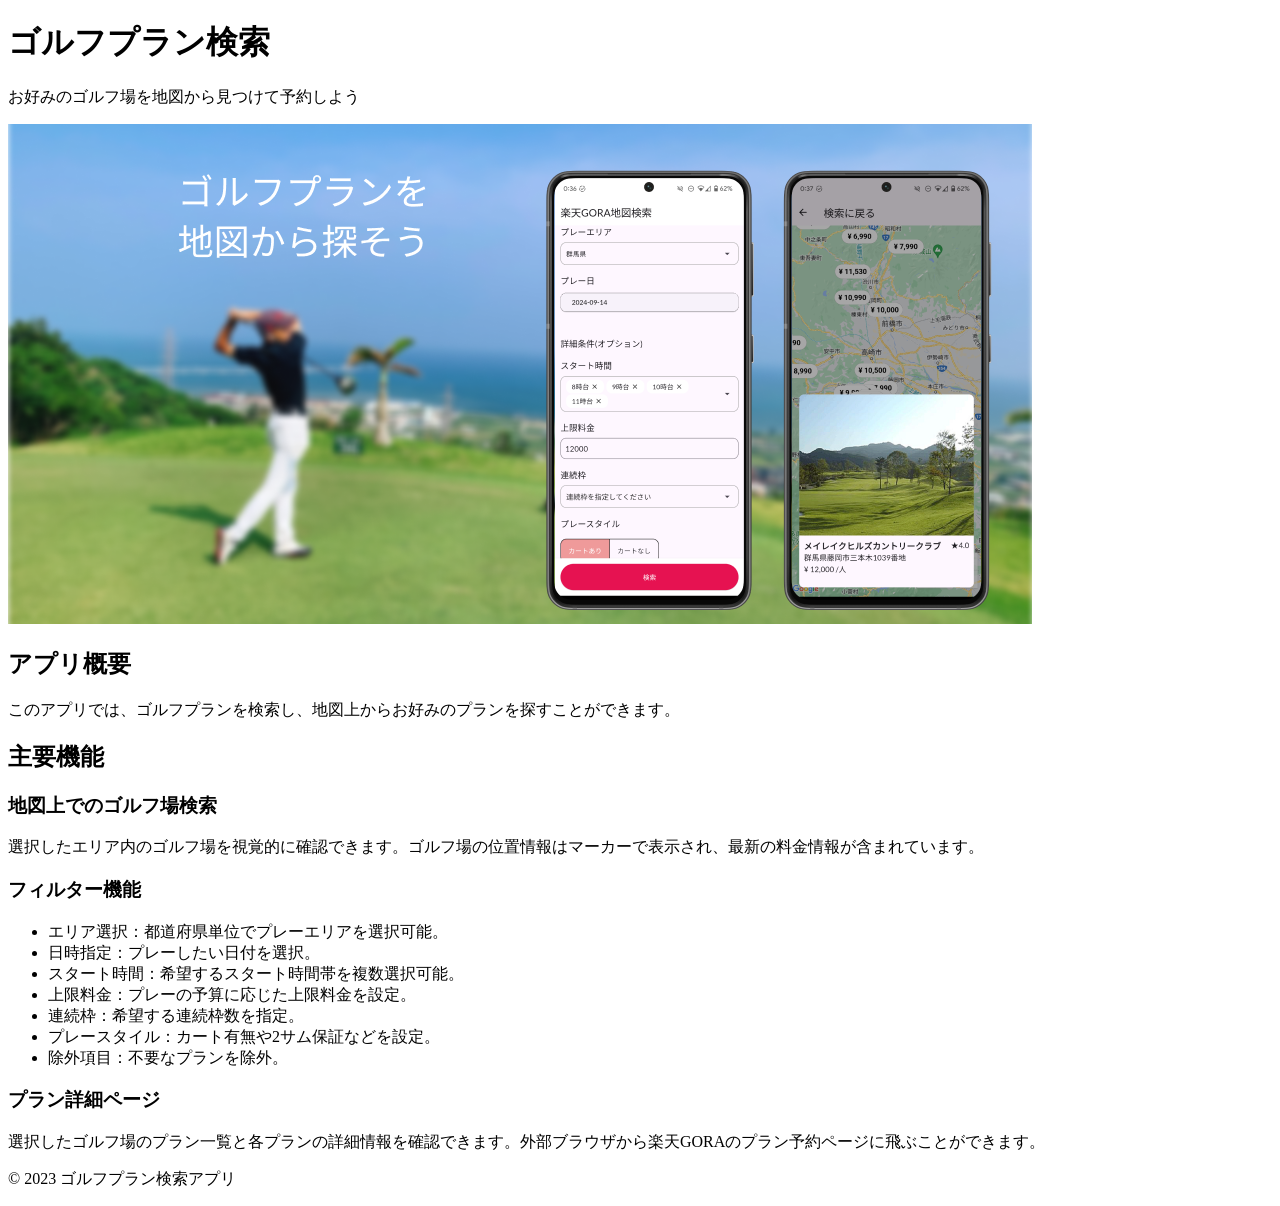
==== index.html @ bd118539 "デザイン変更" ====
<!DOCTYPE html>
<html lang="ja">
<head>
    <meta charset="UTF-8">
    <meta name="viewport" content="width=device-width, initial-scale=1.0">
    <title>サポートページ</title>
    <link rel="stylesheet" href="styles.css">
</head>
<body>
    <header>
        <div class="header-content">
            <h1>ゴルフプラン検索</h1>
            <p>お好みのゴルフ場を地図から見つけて予約しよう</p>
        </div>
    </header>
    <div class="hero-image">
        <img src="image.png" alt="ゴルフアプリのメイン画像">
    </div>
    <main>
        <section class="overview">
            <h2>アプリ概要</h2>
            <p>このアプリでは、ゴルフプランを検索し、地図上からお好みのプランを探すことができます。</p>
        </section>
        <section class="features">
            <h2>主要機能</h2>
            <h3>地図上でのゴルフ場検索</h3>
            <p>選択したエリア内のゴルフ場を視覚的に確認できます。ゴルフ場の位置情報はマーカーで表示され、最新の料金情報が含まれています。</p>
        </section>
        <section class="filters">
            <h3>フィルター機能</h3>
            <ul>
                <li>エリア選択：都道府県単位でプレーエリアを選択可能。</li>
                <li>日時指定：プレーしたい日付を選択。</li>
                <li>スタート時間：希望するスタート時間帯を複数選択可能。</li>
                <li>上限料金：プレーの予算に応じた上限料金を設定。</li>
                <li>連続枠：希望する連続枠数を指定。</li>
                <li>プレースタイル：カート有無や2サム保証などを設定。</li>
                <li>除外項目：不要なプランを除外。</li>
            </ul>
        </section>
        <section class="details">
            <h3>プラン詳細ページ</h3>
            <p>選択したゴルフ場のプラン一覧と各プランの詳細情報を確認できます。外部ブラウザから楽天GORAのプラン予約ページに飛ぶことができます。</p>
        </section>
    </main>
    <footer>
        <p>© 2023 ゴルフプラン検索アプリ</p>
    </footer>
</body>
</html>
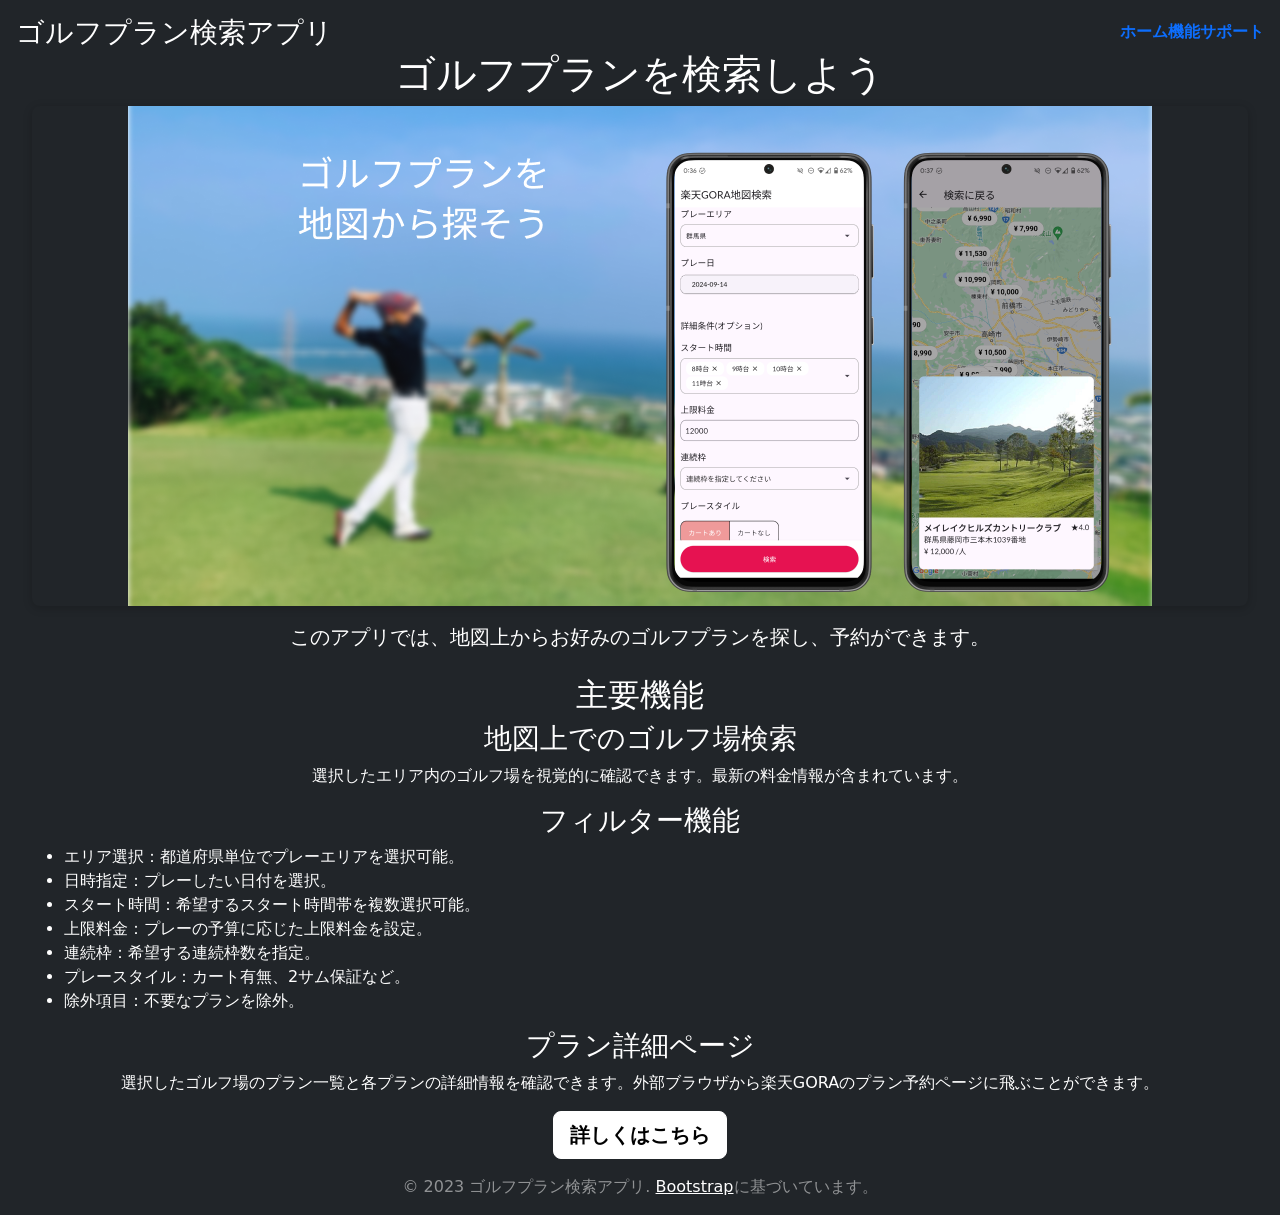
==== commit 0d0bce91: "bootstrap" ====
--- a/index.html
+++ b/index.html
@@ -1,50 +1,68 @@
-<!DOCTYPE html>
-<html lang="ja">
-<head>
-    <meta charset="UTF-8">
-    <meta name="viewport" content="width=device-width, initial-scale=1.0">
-    <title>サポートページ</title>
-    <link rel="stylesheet" href="styles.css">
-</head>
-<body>
-    <header>
-        <div class="header-content">
-            <h1>ゴルフプラン検索</h1>
-            <p>お好みのゴルフ場を地図から見つけて予約しよう</p>
+<!doctype html>
+<html lang="ja" class="h-100" data-bs-theme="auto">
+  <head>
+    <meta charset="utf-8">
+    <meta name="viewport" content="width=device-width, initial-scale=1">
+    <meta name="description" content="ゴルフプラン検索アプリのサポートページ">
+    <title>ゴルフプラン検索サポート</title>
+
+    <link href="https://cdn.jsdelivr.net/npm/bootstrap@5.3.0-alpha1/dist/css/bootstrap.min.css" rel="stylesheet">
+
+    <style>
+      .hero-image {
+        max-width: 100%;
+        height: auto;
+        border-radius: 0.5rem;
+        box-shadow: 0 2px 10px rgba(0, 0, 0, 0.2);
+      }
+    </style>
+  </head>
+  <body class="d-flex h-100 text-center text-bg-dark">
+    <div class="cover-container d-flex w-100 h-100 p-3 mx-auto flex-column">
+      <header class="mb-auto">
+        <div>
+          <h3 class="float-md-start mb-0">ゴルフプラン検索アプリ</h3>
+          <nav class="nav nav-masthead justify-content-center float-md-end">
+            <a class="nav-link fw-bold py-1 px-0 active" aria-current="page" href="#">ホーム</a>
+            <a class="nav-link fw-bold py-1 px-0" href="#">機能</a>
+            <a class="nav-link fw-bold py-1 px-0" href="#">サポート</a>
+          </nav>
         </div>
-    </header>
-    <div class="hero-image">
-        <img src="image.png" alt="ゴルフアプリのメイン画像">
+      </header>
+
+      <main class="px-3">
+        <h1>ゴルフプランを検索しよう</h1>
+        <div class="hero-image">
+          <img src="image.png" alt="ゴルフアプリのメイン画像" class="img-fluid">
+        </div>
+        <p class="lead mt-3">このアプリでは、地図上からお好みのゴルフプランを探し、予約ができます。</p>
+        <h2 class="mt-4">主要機能</h2>
+        <h3>地図上でのゴルフ場検索</h3>
+        <p>選択したエリア内のゴルフ場を視覚的に確認できます。最新の料金情報が含まれています。</p>
+
+        <h3>フィルター機能</h3>
+        <ul class="text-start">
+          <li>エリア選択：都道府県単位でプレーエリアを選択可能。</li>
+          <li>日時指定：プレーしたい日付を選択。</li>
+          <li>スタート時間：希望するスタート時間帯を複数選択可能。</li>
+          <li>上限料金：プレーの予算に応じた上限料金を設定。</li>
+          <li>連続枠：希望する連続枠数を指定。</li>
+          <li>プレースタイル：カート有無、2サム保証など。</li>
+          <li>除外項目：不要なプランを除外。</li>
+        </ul>
+
+        <h3>プラン詳細ページ</h3>
+        <p>選択したゴルフ場のプラン一覧と各プランの詳細情報を確認できます。外部ブラウザから楽天GORAのプラン予約ページに飛ぶことができます。</p>
+
+        <p class="lead">
+          <a href="#" class="btn btn-lg btn-light fw-bold border-white bg-white">詳しくはこちら</a>
+        </p>
+      </main>
+
+      <footer class="mt-auto text-white-50">
+        <p>© 2023 ゴルフプラン検索アプリ. <a href="https://getbootstrap.com/" class="text-white">Bootstrap</a>に基づいています。</p>
+      </footer>
     </div>
-    <main>
-        <section class="overview">
-            <h2>アプリ概要</h2>
-            <p>このアプリでは、ゴルフプランを検索し、地図上からお好みのプランを探すことができます。</p>
-        </section>
-        <section class="features">
-            <h2>主要機能</h2>
-            <h3>地図上でのゴルフ場検索</h3>
-            <p>選択したエリア内のゴルフ場を視覚的に確認できます。ゴルフ場の位置情報はマーカーで表示され、最新の料金情報が含まれています。</p>
-        </section>
-        <section class="filters">
-            <h3>フィルター機能</h3>
-            <ul>
-                <li>エリア選択：都道府県単位でプレーエリアを選択可能。</li>
-                <li>日時指定：プレーしたい日付を選択。</li>
-                <li>スタート時間：希望するスタート時間帯を複数選択可能。</li>
-                <li>上限料金：プレーの予算に応じた上限料金を設定。</li>
-                <li>連続枠：希望する連続枠数を指定。</li>
-                <li>プレースタイル：カート有無や2サム保証などを設定。</li>
-                <li>除外項目：不要なプランを除外。</li>
-            </ul>
-        </section>
-        <section class="details">
-            <h3>プラン詳細ページ</h3>
-            <p>選択したゴルフ場のプラン一覧と各プランの詳細情報を確認できます。外部ブラウザから楽天GORAのプラン予約ページに飛ぶことができます。</p>
-        </section>
-    </main>
-    <footer>
-        <p>© 2023 ゴルフプラン検索アプリ</p>
-    </footer>
-</body>
+    <script src="https://cdn.jsdelivr.net/npm/bootstrap@5.3.0-alpha1/dist/js/bootstrap.bundle.min.js"></script>
+  </body>
 </html>
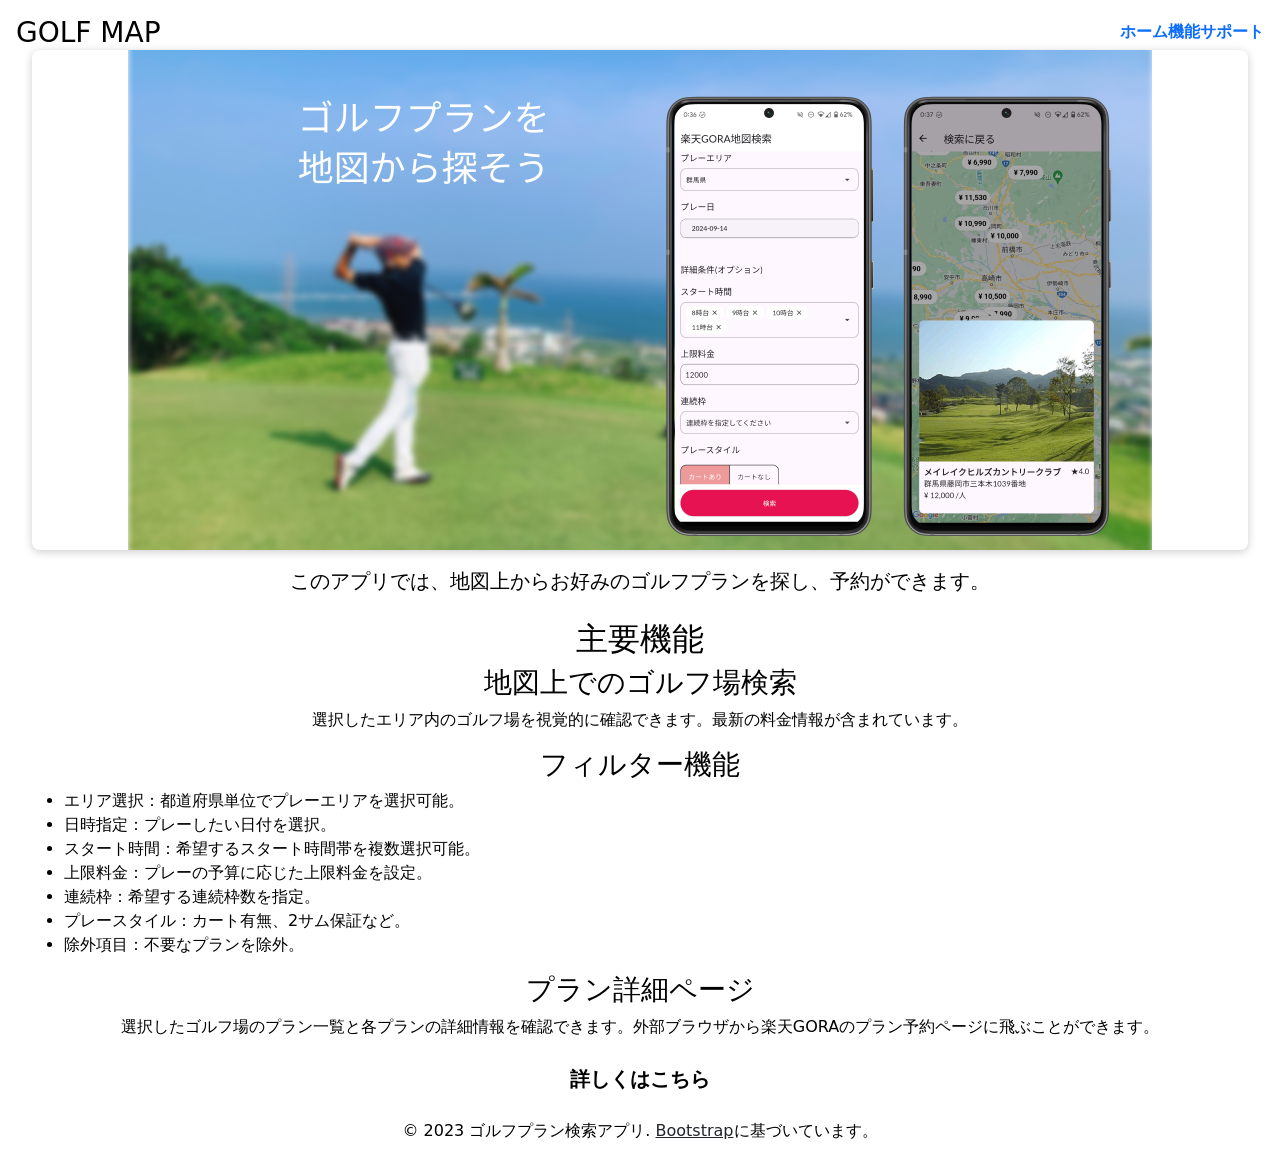
==== commit a2ffe06a: "デザイン変更" ====
--- a/index.html
+++ b/index.html
@@ -4,11 +4,15 @@
     <meta charset="utf-8">
     <meta name="viewport" content="width=device-width, initial-scale=1">
     <meta name="description" content="ゴルフプラン検索アプリのサポートページ">
-    <title>ゴルフプラン検索サポート</title>
+    <title>GORA MAP</title>
 
     <link href="https://cdn.jsdelivr.net/npm/bootstrap@5.3.0-alpha1/dist/css/bootstrap.min.css" rel="stylesheet">
 
     <style>
+            body {
+        background-color: white;
+        color: black;
+      }
       .hero-image {
         max-width: 100%;
         height: auto;
@@ -17,11 +21,11 @@
       }
     </style>
   </head>
-  <body class="d-flex h-100 text-center text-bg-dark">
+  <body class="d-flex h-100 text-center">
     <div class="cover-container d-flex w-100 h-100 p-3 mx-auto flex-column">
       <header class="mb-auto">
         <div>
-          <h3 class="float-md-start mb-0">ゴルフプラン検索アプリ</h3>
+          <h3 class="float-md-start mb-0">GOLF MAP</h3>
           <nav class="nav nav-masthead justify-content-center float-md-end">
             <a class="nav-link fw-bold py-1 px-0 active" aria-current="page" href="#">ホーム</a>
             <a class="nav-link fw-bold py-1 px-0" href="#">機能</a>
@@ -31,7 +35,6 @@
       </header>
 
       <main class="px-3">
-        <h1>ゴルフプランを検索しよう</h1>
         <div class="hero-image">
           <img src="image.png" alt="ゴルフアプリのメイン画像" class="img-fluid">
         </div>
@@ -59,9 +62,8 @@
         </p>
       </main>
 
-      <footer class="mt-auto text-white-50">
-        <p>© 2023 ゴルフプラン検索アプリ. <a href="https://getbootstrap.com/" class="text-white">Bootstrap</a>に基づいています。</p>
-      </footer>
+      <footer class="mt-auto text-dark-50">
+        <p>© 2023 ゴルフプラン検索アプリ. <a href="https://getbootstrap.com/" class="text-dark">Bootstrap</a>に基づいています。</p>      </footer>
     </div>
     <script src="https://cdn.jsdelivr.net/npm/bootstrap@5.3.0-alpha1/dist/js/bootstrap.bundle.min.js"></script>
   </body>
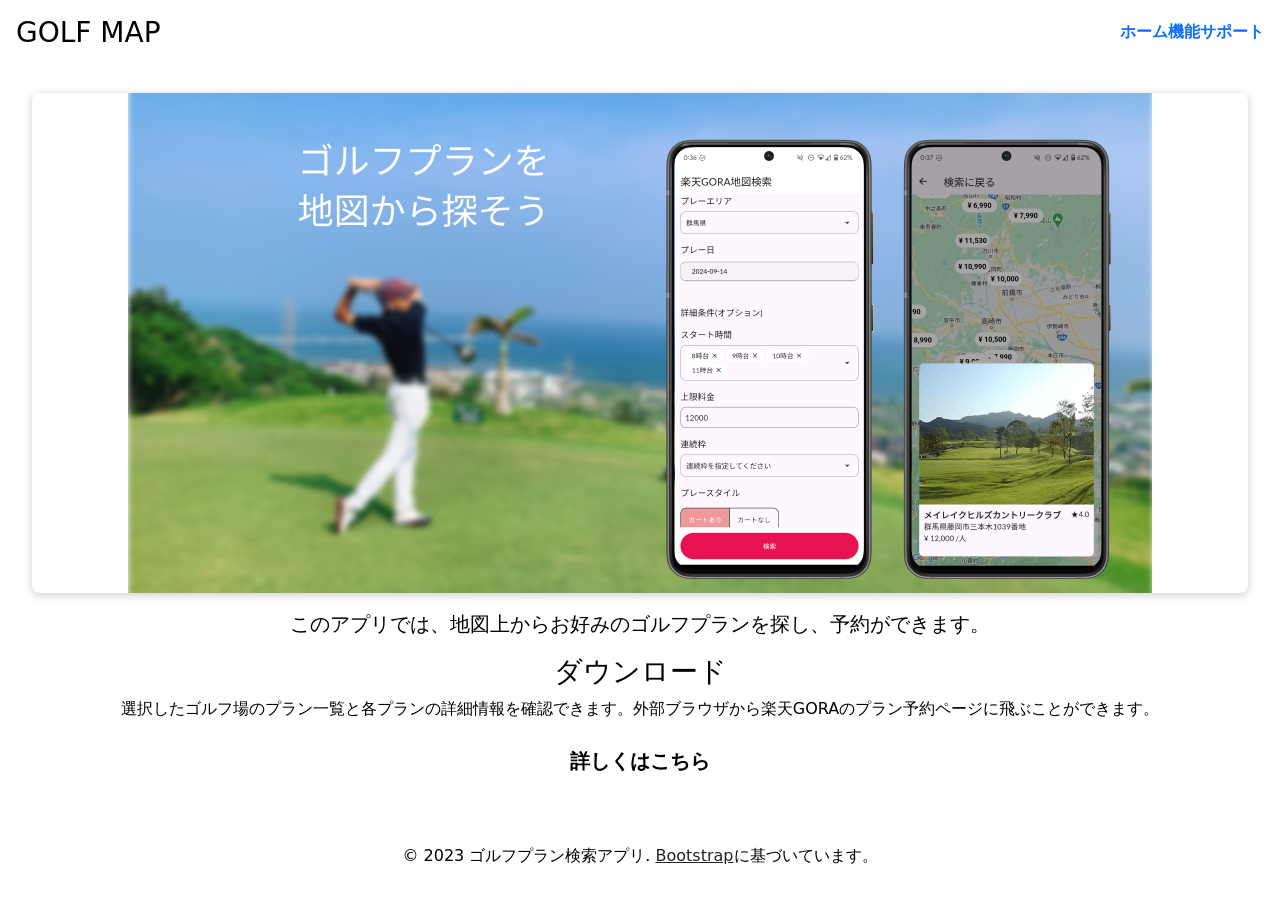
==== commit d06904da: "initial commit" ====
--- a/index.html
+++ b/index.html
@@ -39,22 +39,8 @@
           <img src="image.png" alt="ゴルフアプリのメイン画像" class="img-fluid">
         </div>
         <p class="lead mt-3">このアプリでは、地図上からお好みのゴルフプランを探し、予約ができます。</p>
-        <h2 class="mt-4">主要機能</h2>
-        <h3>地図上でのゴルフ場検索</h3>
-        <p>選択したエリア内のゴルフ場を視覚的に確認できます。最新の料金情報が含まれています。</p>
 
-        <h3>フィルター機能</h3>
-        <ul class="text-start">
-          <li>エリア選択：都道府県単位でプレーエリアを選択可能。</li>
-          <li>日時指定：プレーしたい日付を選択。</li>
-          <li>スタート時間：希望するスタート時間帯を複数選択可能。</li>
-          <li>上限料金：プレーの予算に応じた上限料金を設定。</li>
-          <li>連続枠：希望する連続枠数を指定。</li>
-          <li>プレースタイル：カート有無、2サム保証など。</li>
-          <li>除外項目：不要なプランを除外。</li>
-        </ul>
-
-        <h3>プラン詳細ページ</h3>
+        <h3>ダウンロード</h3>
         <p>選択したゴルフ場のプラン一覧と各プランの詳細情報を確認できます。外部ブラウザから楽天GORAのプラン予約ページに飛ぶことができます。</p>
 
         <p class="lead">
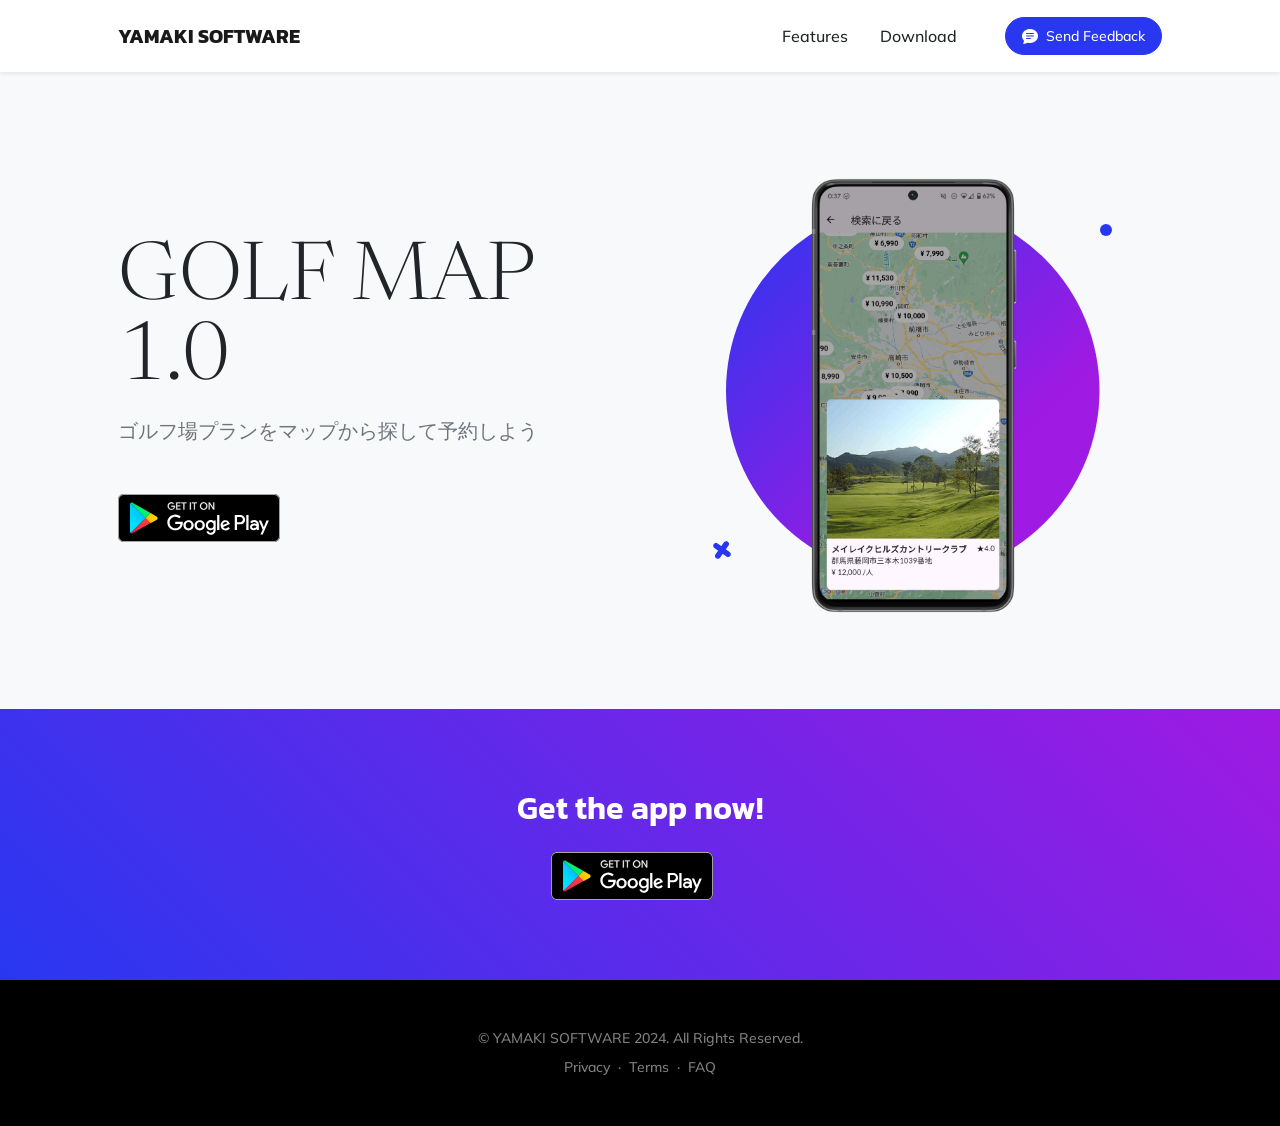
==== commit 0a1b79d5: "ゴルフマップの内容を適用" ====
--- a/index.html
+++ b/index.html
@@ -1,56 +1,188 @@
-<!doctype html>
-<html lang="ja" class="h-100" data-bs-theme="auto">
-  <head>
-    <meta charset="utf-8">
-    <meta name="viewport" content="width=device-width, initial-scale=1">
-    <meta name="description" content="ゴルフプラン検索アプリのサポートページ">
-    <title>GORA MAP</title>
+<!DOCTYPE html>
+<html lang="jp">
+    <head>
+        <meta charset="utf-8" />
+        <meta name="viewport" content="width=device-width, initial-scale=1, shrink-to-fit=no" />
+        <meta name="description" content="" />
+        <meta name="author" content="" />
+        <title>ゴルフマップ</title>
+        <link rel="icon" type="image/x-icon" href="assets/favicon.ico" />
+        <!-- Bootstrap icons-->
+        <link href="https://cdn.jsdelivr.net/npm/bootstrap-icons@1.5.0/font/bootstrap-icons.css" rel="stylesheet" />
+        <!-- Google fonts-->
+        <link rel="preconnect" href="https://fonts.gstatic.com" />
+        <link href="https://fonts.googleapis.com/css2?family=Newsreader:ital,wght@0,600;1,600&amp;display=swap" rel="stylesheet" />
+        <link href="https://fonts.googleapis.com/css2?family=Mulish:ital,wght@0,300;0,500;0,600;0,700;1,300;1,500;1,600;1,700&amp;display=swap" rel="stylesheet" />
+        <link href="https://fonts.googleapis.com/css2?family=Kanit:ital,wght@0,400;1,400&amp;display=swap" rel="stylesheet" />
+        <!-- Core theme CSS (includes Bootstrap)-->
+        <link href="css/styles.css" rel="stylesheet" />
+    </head>
+    <body id="page-top">
+        <!-- Navigation-->
+        <nav class="navbar navbar-expand-lg navbar-light fixed-top shadow-sm" id="mainNav">
+            <div class="container px-5">
+                <a class="navbar-brand fw-bold" href="#page-top">YAMAKI SOFTWARE</a>
+                <button class="navbar-toggler" type="button" data-bs-toggle="collapse" data-bs-target="#navbarResponsive" aria-controls="navbarResponsive" aria-expanded="false" aria-label="Toggle navigation">
+                    Menu
+                    <i class="bi-list"></i>
+                </button>
+                <div class="collapse navbar-collapse" id="navbarResponsive">
+                    <ul class="navbar-nav ms-auto me-4 my-3 my-lg-0">
+                        <li class="nav-item"><a class="nav-link me-lg-3" href="#features">Features</a></li>
+                        <li class="nav-item"><a class="nav-link me-lg-3" href="#download">Download</a></li>
+                    </ul>
+                    <button class="btn btn-primary rounded-pill px-3 mb-2 mb-lg-0" data-bs-toggle="modal" data-bs-target="#feedbackModal">
+                        <span class="d-flex align-items-center">
+                            <i class="bi-chat-text-fill me-2"></i>
+                            <span class="small">Send Feedback</span>
+                        </span>
+                    </button>
+                </div>
+            </div>
+        </nav>
+        <!-- Mashead header-->
+        <header class="masthead">
+            <div class="container px-5">
+                <div class="row gx-5 align-items-center">
+                    <div class="col-lg-6">
+                        <!-- Mashead text and app badges-->
+                        <div class="mb-5 mb-lg-0 text-center text-lg-start">
+                            <h1 class="display-1 lh-1 mb-3">GOLF MAP 1.0</h1>
+                            <p class="lead fw-normal text-muted mb-5">ゴルフ場プランをマップから探して予約しよう</p>
+                            <div class="d-flex flex-column flex-lg-row align-items-center">
+                                <a class="me-lg-3 mb-4 mb-lg-0" href="https://play.google.com/store/apps/details?id=com.QuestAppStudio.flutter_golfmap"><img class="app-badge" src="assets/img/google-play-badge.svg" alt="..." /></a>
+                                <!--<a href="#!"><img class="app-badge" src="assets/img/app-store-badge.svg" alt="..." /></a>-->
+                            </div>
+                        </div>
+                    </div>
+                    <div class="col-lg-6">
+                        <!-- Masthead device mockup feature-->
+                        <div class="masthead-device-mockup">
+                            <svg class="circle" viewBox="0 0 100 100" xmlns="http://www.w3.org/2000/svg">
+                                <defs>
+                                    <linearGradient id="circleGradient" gradientTransform="rotate(45)">
+                                        <stop class="gradient-start-color" offset="0%"></stop>
+                                        <stop class="gradient-end-color" offset="100%"></stop>
+                                    </linearGradient>
+                                </defs>
+                                <circle cx="50" cy="50" r="50"></circle></svg
+                            ><svg class="shape-1 d-none d-sm-block" viewBox="0 0 240.83 240.83" xmlns="http://www.w3.org/2000/svg">
+                                <rect x="-32.54" y="78.39" width="305.92" height="84.05" rx="42.03" transform="translate(120.42 -49.88) rotate(45)"></rect>
+                                <rect x="-32.54" y="78.39" width="305.92" height="84.05" rx="42.03" transform="translate(-49.88 120.42) rotate(-45)"></rect></svg
+                            ><svg class="shape-2 d-none d-sm-block" viewBox="0 0 100 100" xmlns="http://www.w3.org/2000/svg"><circle cx="50" cy="50" r="50"></circle></svg>
+                            <div class="device-wrapper">
+                                <div class="device" data-device="iPhoneX" data-orientation="portrait" data-color="black">
+                                    <div class="screen bg-black">
+                                        <!-- PUT CONTENTS HERE:-->
+                                        <!-- * * This can be a video, image, or just about anything else.-->
+                                        <!-- * * Set the max width of your media to 100% and the height to-->
+                                        <!-- * * 100% like the demo example below.-->
+                                    </div>
+                                </div>
+                            </div>
+                        </div>
+                    </div>
+                </div>
+            </div>
+        </header>
 
-    <link href="https://cdn.jsdelivr.net/npm/bootstrap@5.3.0-alpha1/dist/css/bootstrap.min.css" rel="stylesheet">
-
-    <style>
-            body {
-        background-color: white;
-        color: black;
-      }
-      .hero-image {
-        max-width: 100%;
-        height: auto;
-        border-radius: 0.5rem;
-        box-shadow: 0 2px 10px rgba(0, 0, 0, 0.2);
-      }
-    </style>
-  </head>
-  <body class="d-flex h-100 text-center">
-    <div class="cover-container d-flex w-100 h-100 p-3 mx-auto flex-column">
-      <header class="mb-auto">
-        <div>
-          <h3 class="float-md-start mb-0">GOLF MAP</h3>
-          <nav class="nav nav-masthead justify-content-center float-md-end">
-            <a class="nav-link fw-bold py-1 px-0 active" aria-current="page" href="#">ホーム</a>
-            <a class="nav-link fw-bold py-1 px-0" href="#">機能</a>
-            <a class="nav-link fw-bold py-1 px-0" href="#">サポート</a>
-          </nav>
+        <!-- App badge section-->
+        <section class="bg-gradient-primary-to-secondary" id="download">
+            <div class="container px-5">
+                <h2 class="text-center text-white font-alt mb-4">Get the app now!</h2>
+                <div class="d-flex flex-column flex-lg-row align-items-center justify-content-center">
+                    <a class="me-lg-3 mb-4 mb-lg-0" href="https://play.google.com/store/apps/details?id=com.QuestAppStudio.flutter_golfmap"><img class="app-badge" src="assets/img/google-play-badge.svg" alt="..." /></a>
+                    <!--<a href="#!"><img class="app-badge" src="assets/img/app-store-badge.svg" alt="..." /></a>-->
+                </div>
+            </div>
+        </section>
+        <!-- Footer-->
+        <footer class="bg-black text-center py-5">
+            <div class="container px-5">
+                <div class="text-white-50 small">
+                    <div class="mb-2">&copy; YAMAKI SOFTWARE 2024. All Rights Reserved.</div>
+                    <a href="https://goramapapp.web.app/">Privacy</a>
+                    <span class="mx-1">&middot;</span>
+                    <!<a href="#!">Terms</a>
+                    <span class="mx-1">&middot;</span>
+                    <a href="#!">FAQ</a>
+                </div>
+            </div>
+        </footer>
+        <!-- Feedback Modal-->
+        <div class="modal fade" id="feedbackModal" tabindex="-1" aria-labelledby="feedbackModalLabel" aria-hidden="true">
+            <div class="modal-dialog modal-dialog-centered">
+                <div class="modal-content">
+                    <div class="modal-header bg-gradient-primary-to-secondary p-4">
+                        <h5 class="modal-title font-alt text-white" id="feedbackModalLabel">Send feedback</h5>
+                        <button class="btn-close btn-close-white" type="button" data-bs-dismiss="modal" aria-label="Close"></button>
+                    </div>
+                    <div class="modal-body border-0 p-4">
+                        <!-- * * * * * * * * * * * * * * *-->
+                        <!-- * * SB Forms Contact Form * *-->
+                        <!-- * * * * * * * * * * * * * * *-->
+                        <!-- This form is pre-integrated with SB Forms.-->
+                        <!-- To make this form functional, sign up at-->
+                        <!-- https://startbootstrap.com/solution/contact-forms-->
+                        <!-- to get an API token!-->
+                        <form id="contactForm" data-sb-form-api-token="API_TOKEN">
+                            <!-- Name input-->
+                            <div class="form-floating mb-3">
+                                <input class="form-control" id="name" type="text" placeholder="Enter your name..." data-sb-validations="required" />
+                                <label for="name">Full name</label>
+                                <div class="invalid-feedback" data-sb-feedback="name:required">A name is required.</div>
+                            </div>
+                            <!-- Email address input-->
+                            <div class="form-floating mb-3">
+                                <input class="form-control" id="email" type="email" placeholder="name@example.com" data-sb-validations="required,email" />
+                                <label for="email">Email address</label>
+                                <div class="invalid-feedback" data-sb-feedback="email:required">An email is required.</div>
+                                <div class="invalid-feedback" data-sb-feedback="email:email">Email is not valid.</div>
+                            </div>
+                            <!-- Phone number input-->
+                            <div class="form-floating mb-3">
+                                <input class="form-control" id="phone" type="tel" placeholder="(123) 456-7890" data-sb-validations="required" />
+                                <label for="phone">Phone number</label>
+                                <div class="invalid-feedback" data-sb-feedback="phone:required">A phone number is required.</div>
+                            </div>
+                            <!-- Message input-->
+                            <div class="form-floating mb-3">
+                                <textarea class="form-control" id="message" type="text" placeholder="Enter your message here..." style="height: 10rem" data-sb-validations="required"></textarea>
+                                <label for="message">Message</label>
+                                <div class="invalid-feedback" data-sb-feedback="message:required">A message is required.</div>
+                            </div>
+                            <!-- Submit success message-->
+                            <!---->
+                            <!-- This is what your users will see when the form-->
+                            <!-- has successfully submitted-->
+                            <div class="d-none" id="submitSuccessMessage">
+                                <div class="text-center mb-3">
+                                    <div class="fw-bolder">Form submission successful!</div>
+                                    To activate this form, sign up at
+                                    <br />
+                                    <a href="https://startbootstrap.com/solution/contact-forms">https://startbootstrap.com/solution/contact-forms</a>
+                                </div>
+                            </div>
+                            <!-- Submit error message-->
+                            <!---->
+                            <!-- This is what your users will see when there is-->
+                            <!-- an error submitting the form-->
+                            <div class="d-none" id="submitErrorMessage"><div class="text-center text-danger mb-3">Error sending message!</div></div>
+                            <!-- Submit Button-->
+                            <div class="d-grid"><button class="btn btn-primary rounded-pill btn-lg disabled" id="submitButton" type="submit">Submit</button></div>
+                        </form>
+                    </div>
+                </div>
+            </div>
         </div>
-      </header>
-
-      <main class="px-3">
-        <div class="hero-image">
-          <img src="image.png" alt="ゴルフアプリのメイン画像" class="img-fluid">
-        </div>
-        <p class="lead mt-3">このアプリでは、地図上からお好みのゴルフプランを探し、予約ができます。</p>
-
-        <h3>ダウンロード</h3>
-        <p>選択したゴルフ場のプラン一覧と各プランの詳細情報を確認できます。外部ブラウザから楽天GORAのプラン予約ページに飛ぶことができます。</p>
-
-        <p class="lead">
-          <a href="#" class="btn btn-lg btn-light fw-bold border-white bg-white">詳しくはこちら</a>
-        </p>
-      </main>
-
-      <footer class="mt-auto text-dark-50">
-        <p>© 2023 ゴルフプラン検索アプリ. <a href="https://getbootstrap.com/" class="text-dark">Bootstrap</a>に基づいています。</p>      </footer>
-    </div>
-    <script src="https://cdn.jsdelivr.net/npm/bootstrap@5.3.0-alpha1/dist/js/bootstrap.bundle.min.js"></script>
-  </body>
-</html>+        <!-- Bootstrap core JS-->
+        <script src="https://cdn.jsdelivr.net/npm/bootstrap@5.2.3/dist/js/bootstrap.bundle.min.js"></script>
+        <!-- Core theme JS-->
+        <script src="js/scripts.js"></script>
+        <!-- * * * * * * * * * * * * * * * * * * * * * * * * * * * * * * * * * * * * * * * *-->
+        <!-- * *                               SB Forms JS                               * *-->
+        <!-- * * Activate your form at https://startbootstrap.com/solution/contact-forms * *-->
+        <!-- * * * * * * * * * * * * * * * * * * * * * * * * * * * * * * * * * * * * * * * *-->
+        <script src="https://cdn.startbootstrap.com/sb-forms-latest.js"></script>
+    </body>
+</html>
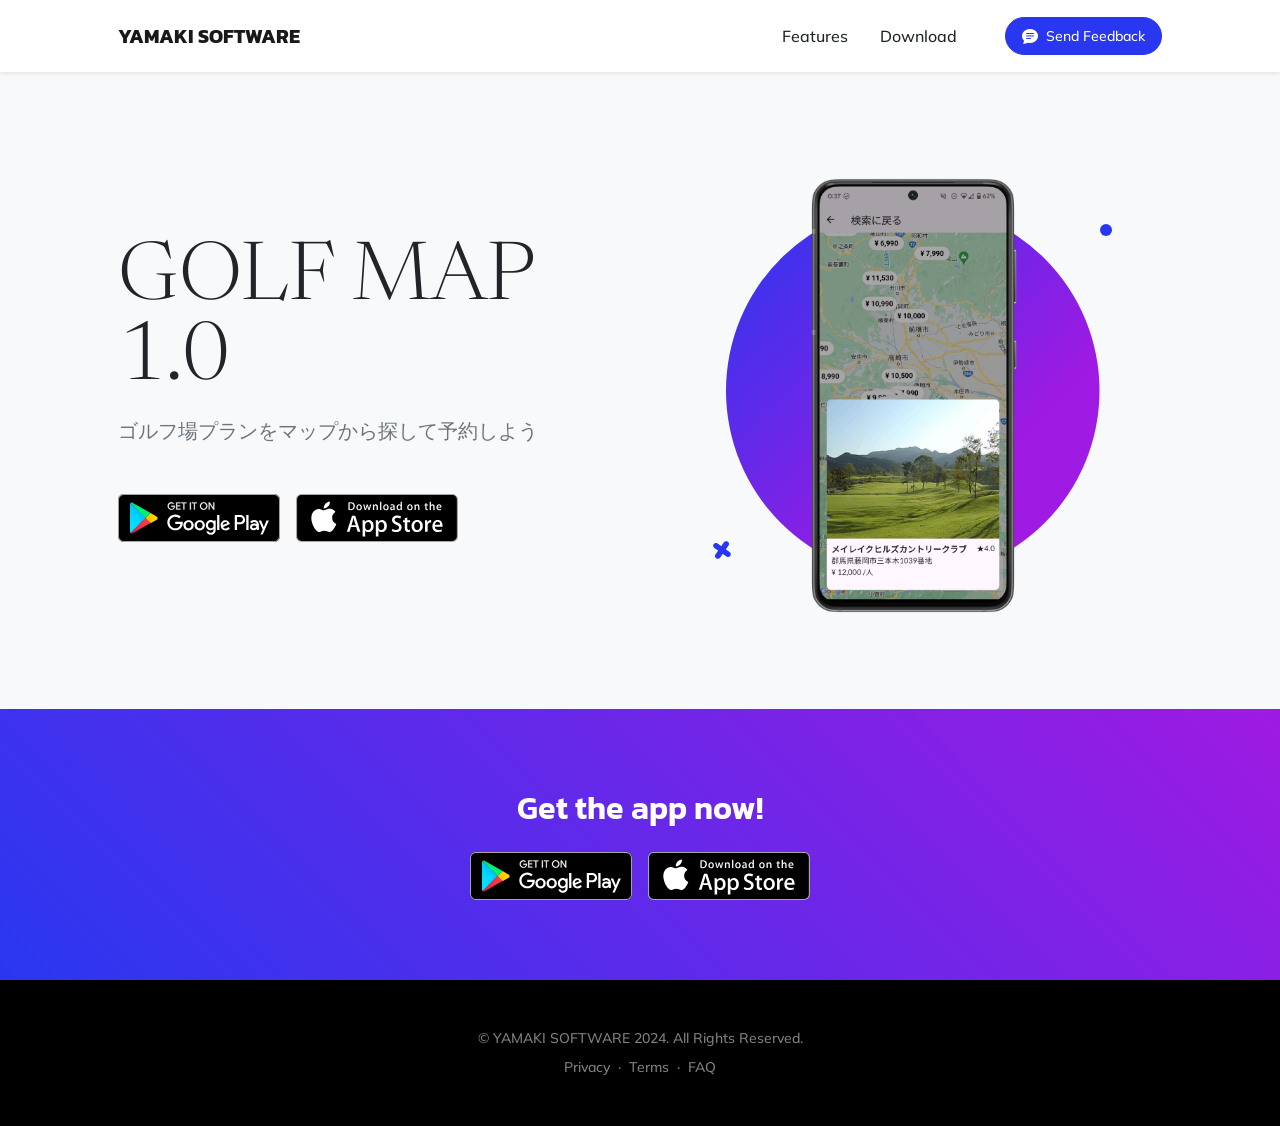
==== commit bfb31c78: "AppStoreリンク追加" ====
--- a/index.html
+++ b/index.html
@@ -51,7 +51,7 @@
                             <p class="lead fw-normal text-muted mb-5">ゴルフ場プランをマップから探して予約しよう</p>
                             <div class="d-flex flex-column flex-lg-row align-items-center">
                                 <a class="me-lg-3 mb-4 mb-lg-0" href="https://play.google.com/store/apps/details?id=com.QuestAppStudio.flutter_golfmap"><img class="app-badge" src="assets/img/google-play-badge.svg" alt="..." /></a>
-                                <!--<a href="#!"><img class="app-badge" src="assets/img/app-store-badge.svg" alt="..." /></a>-->
+                                <a href="https://apps.apple.com/app/%E5%9C%B0%E5%9B%B3%E3%81%8B%E3%82%89%E3%82%B4%E3%83%AB%E3%83%95%E5%A0%B4%E4%BA%88%E7%B4%84-golf-map/id6717608919"><img class="app-badge" src="assets/img/app-store-badge.svg" alt="..." /></a>
                             </div>
                         </div>
                     </div>
@@ -92,7 +92,7 @@
                 <h2 class="text-center text-white font-alt mb-4">Get the app now!</h2>
                 <div class="d-flex flex-column flex-lg-row align-items-center justify-content-center">
                     <a class="me-lg-3 mb-4 mb-lg-0" href="https://play.google.com/store/apps/details?id=com.QuestAppStudio.flutter_golfmap"><img class="app-badge" src="assets/img/google-play-badge.svg" alt="..." /></a>
-                    <!--<a href="#!"><img class="app-badge" src="assets/img/app-store-badge.svg" alt="..." /></a>-->
+                    <a href="https://apps.apple.com/app/%E5%9C%B0%E5%9B%B3%E3%81%8B%E3%82%89%E3%82%B4%E3%83%AB%E3%83%95%E5%A0%B4%E4%BA%88%E7%B4%84-golf-map/id6717608919"><img class="app-badge" src="assets/img/app-store-badge.svg" alt="..." /></a>
                 </div>
             </div>
         </section>
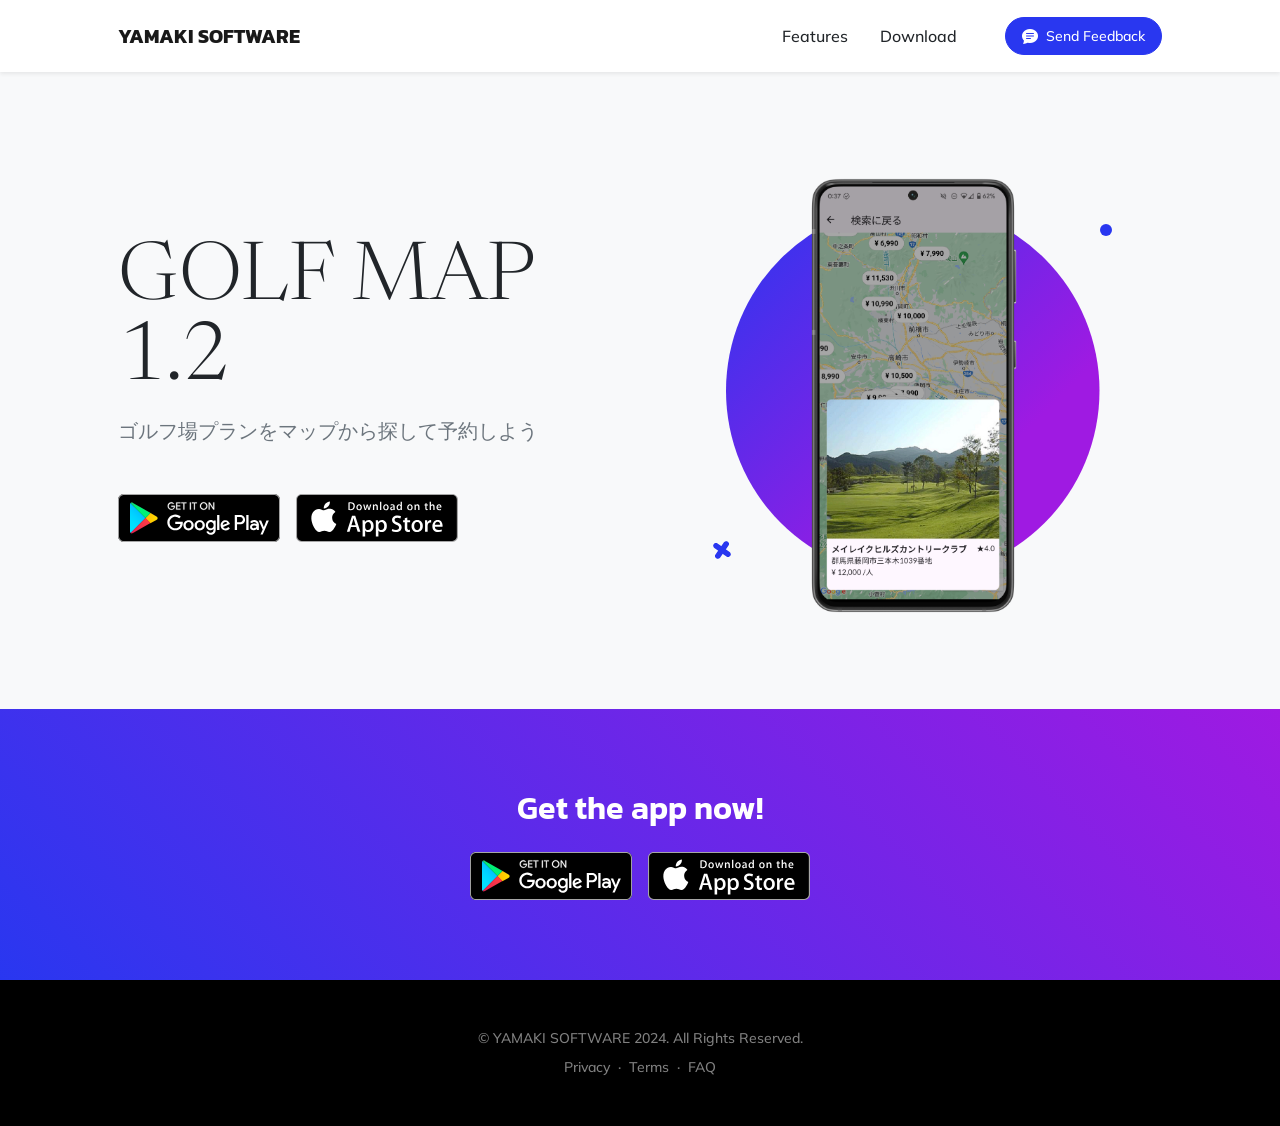
==== commit 6849a806: "Update title from 'GOLF MAP 1.0' to 'GOLF MAP 1.2'" ====
--- a/index.html
+++ b/index.html
@@ -1,6 +1,15 @@
 <!DOCTYPE html>
 <html lang="jp">
     <head>
+        <!-- Google tag (gtag.js) -->
+        <script async src="https://www.googletagmanager.com/gtag/js?id=G-J8B76E5FQN"></script>
+        <script>
+        window.dataLayer = window.dataLayer || [];
+        function gtag(){dataLayer.push(arguments);}
+        gtag('js', new Date());
+
+        gtag('config', 'G-J8B76E5FQN');
+        </script>
         <meta charset="utf-8" />
         <meta name="viewport" content="width=device-width, initial-scale=1, shrink-to-fit=no" />
         <meta name="description" content="" />
@@ -47,7 +56,7 @@
                     <div class="col-lg-6">
                         <!-- Mashead text and app badges-->
                         <div class="mb-5 mb-lg-0 text-center text-lg-start">
-                            <h1 class="display-1 lh-1 mb-3">GOLF MAP 1.0</h1>
+                            <h1 class="display-1 lh-1 mb-3">GOLF MAP 1.2</h1>
                             <p class="lead fw-normal text-muted mb-5">ゴルフ場プランをマップから探して予約しよう</p>
                             <div class="d-flex flex-column flex-lg-row align-items-center">
                                 <a class="me-lg-3 mb-4 mb-lg-0" href="https://play.google.com/store/apps/details?id=com.QuestAppStudio.flutter_golfmap"><img class="app-badge" src="assets/img/google-play-badge.svg" alt="..." /></a>
